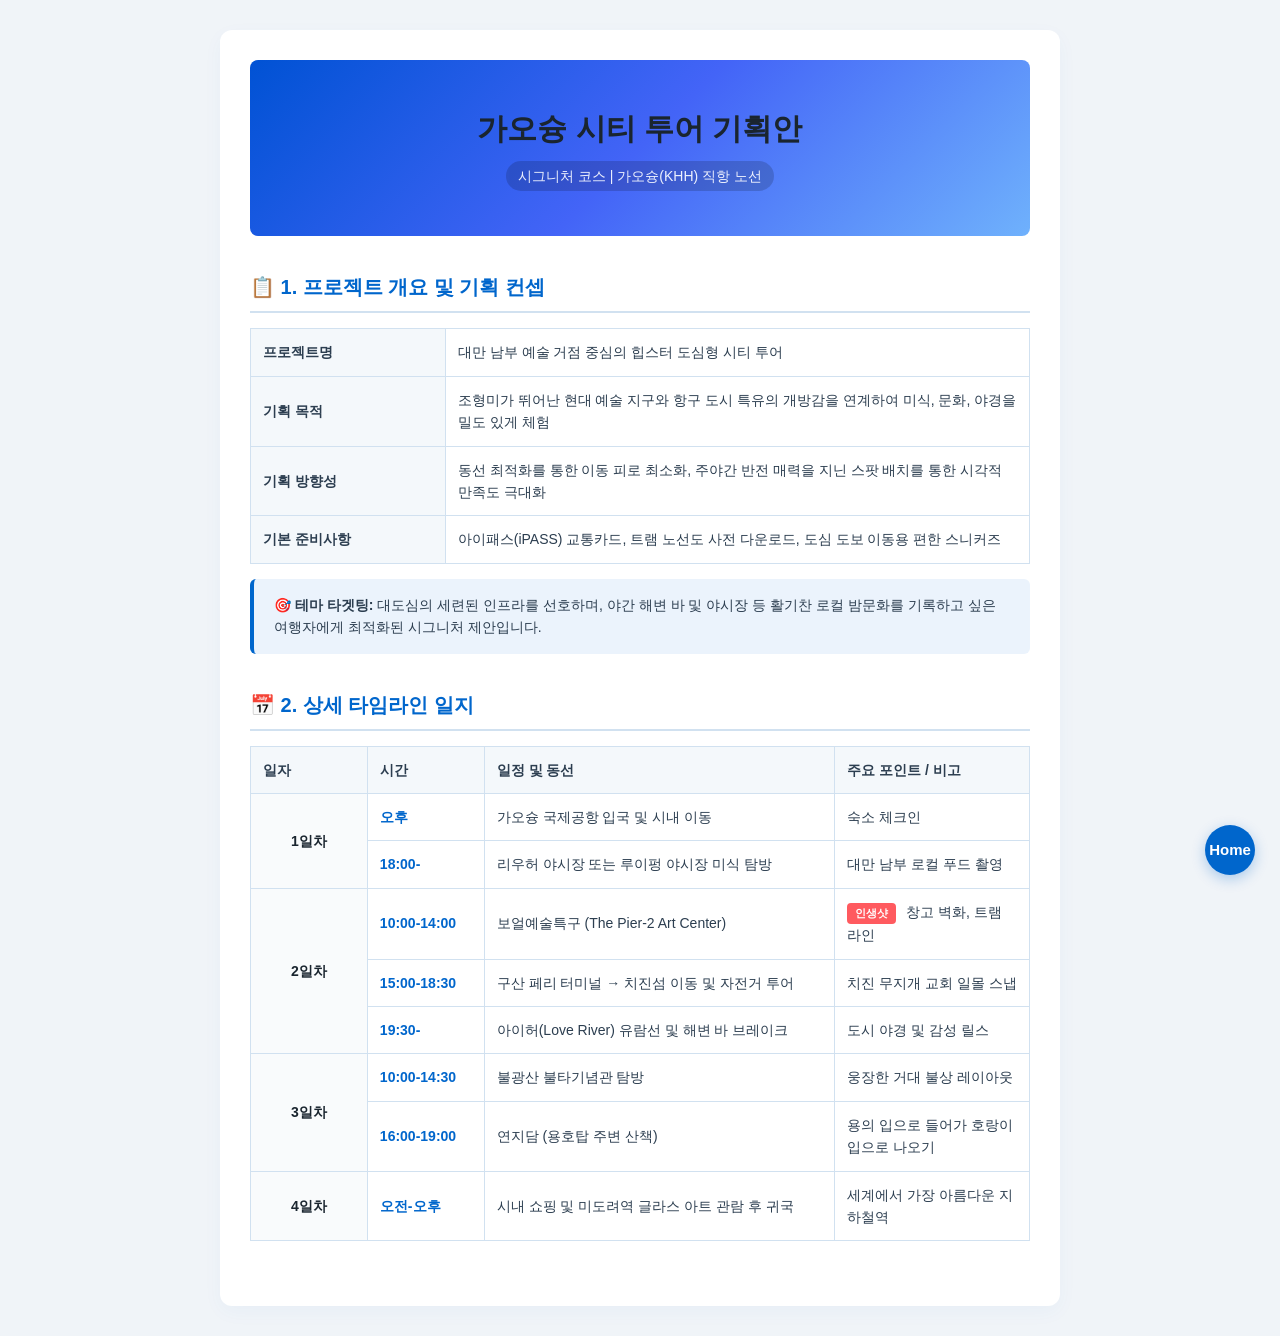
==== kaohsiung.html @ 51c02c8a "내용 컨셉을 타임라인에 맞게 변경" ====
<!DOCTYPE html>
<html lang="ko">
<head>
    <meta charset="UTF-8">
    <meta name="viewport" content="width=device-width, initial-scale=1.0">
    <title>가오슝 시티 투어 계획서</title>
    <link rel="stylesheet" href="common.css">
</head>
<body>
<div class="container">
    <header class="sub-header kaohsiung-theme">
        <h1>가오슝 시티 투어 기획안</h1>
        <p class="meta-info">시그니처 코스 | 가오슝(KHH) 직항 노선</p>
    </header>

    <!-- 기획안 컨셉 섹션 추가 -->
    <section class="proposal-concept-box" style="margin-bottom: 30px;">
        <h2>📋 1. 프로젝트 개요 및 기획 컨셉</h2>
        <table class="timeline-table" style="margin-bottom: 15px;">
            <tr>
                <th style="width: 25%;">프로젝트명</th>
                <td>대만 남부 예술 거점 중심의 힙스터 도심형 시티 투어</td>
            </tr>
            <tr>
                <th>기획 목적</th>
                <td>조형미가 뛰어난 현대 예술 지구와 항구 도시 특유의 개방감을 연계하여 미식, 문화, 야경을 밀도 있게 체험</td>
            </tr>
            <tr>
                <th>기획 방향성</th>
                <td>동선 최적화를 통한 이동 피로 최소화, 주야간 반전 매력을 지닌 스팟 배치를 통한 시각적 만족도 극대화</td>
            </tr>
            <tr>
                <th>기본 준비사항</th>
                <td>아이패스(iPASS) 교통카드, 트램 노선도 사전 다운로드, 도심 도보 이동용 편한 스니커즈</td>
            </tr>
        </table>
        <div class="summary-box">
            <strong>🎯 테마 타겟팅:</strong> 대도심의 세련된 인프라를 선호하며, 야간 해변 바 및 야시장 등 활기찬 로컬 밤문화를 기록하고 싶은 여행자에게 최적화된 시그니처 제안입니다.
        </div>
    </section>

    <h2>📅 2. 상세 타임라인 일지</h2>
    <table class="timeline-table">
        <thead>
            <tr>
                <th style="width: 15%;">일자</th>
                <th style="width: 15%;">시간</th>
                <th style="width: 45%;">일정 및 동선</th>
                <th style="width: 25%;">주요 포인트 / 비고</th>
            </tr>
        </thead>
        <tbody>
            <tr>
                <td rowspan="2" class="date-cell">1일차</td>
                <td class="time-cell">오후</td>
                <td>가오슝 국제공항 입국 및 시내 이동</td>
                <td>숙소 체크인</td>
            </tr>
            <tr>
                <td class="time-cell">18:00-</td>
                <td>리우허 야시장 또는 루이펑 야시장 미식 탐방</td>
                <td>대만 남부 로컬 푸드 촬영</td>
            </tr>
            <tr>
                <td rowspan="3" class="date-cell">2일차</td>
                <td class="time-cell">10:00-14:00</td>
                <td>보얼예술특구 (The Pier-2 Art Center)</td>
                <td><span class="badge-sns">인생샷</span> 창고 벽화, 트램 라인</td>
            </tr>
            <tr>
                <td class="time-cell">15:00-18:30</td>
                <td>구산 페리 터미널 → 치진섬 이동 및 자전거 투어</td>
                <td>치진 무지개 교회 일몰 스냅</td>
            </tr>
            <tr>
                <td class="time-cell">19:30-</td>
                <td>아이허(Love River) 유람선 및 해변 바 브레이크</td>
                <td>도시 야경 및 감성 릴스</td>
            </tr>
            <tr>
                <td rowspan="2" class="date-cell">3일차</td>
                <td class="time-cell">10:00-14:30</td>
                <td>불광산 불타기념관 탐방</td>
                <td>웅장한 거대 불상 레이아웃</td>
            </tr>
            <tr>
                <td class="time-cell">16:00-19:00</td>
                <td>연지담 (용호탑 주변 산책)</td>
                <td>용의 입으로 들어가 호랑이 입으로 나오기</td>
            </tr>
            <tr>
                <td class="date-cell">4일차</td>
                <td class="time-cell">오전-오후</td>
                <td>시내 쇼핑 및 미도려역 글라스 아트 관람 후 귀국</td>
                <td>세계에서 가장 아름다운 지하철역</td>
            </tr>
        </tbody>
    </table>
</div>
<a href="index.html" class="floating-home">Home</a>
</body>
</html>
---- common.css ----
@charset "UTF-8";

/* ==========================================================================
   1. 디자인 시스템 변수 정의 (Ocean Blue Theme)
   ========================================================================== */
:root {
    --primary-color: #0066CC;       /* 청량한 클래식 오션 블루 */
    --primary-hover: #004C99;
    --secondary-color: #FF5A5F;     /* SNS 포인트 라즈베리 핑크 */
    --dark-color: #1C2D42;          /* 심해 / 모험 딥 네이비 */
    --bg-light: #F0F4F8;            /* 연한 푸른빛이 도는 쾌적한 배경 회색 */
    --text-dark: #2C3E50;           /* 시인성 높은 다크 블루그레이 본문 */
    --text-muted: #607D8B;          /* 미디움 블루그레이 서브 텍스트 */
    --border-color: #D1E1F0;        /* 은은한 블루 테두리 */
    --card-bg: #FFFFFF;
}

/* ==========================================================================
   2. 기본 초기화 및 기본 스타일 (Base Styles)
   ========================================================================== */
* {
    box-sizing: border-box;
    margin: 0;
    padding: 0;
}

body {
    font-family: -apple-system, BlinkMacSystemFont, "Segoe UI", Roboto, "Helvetica Neue", Arial, sans-serif;
    font-size: 15px;
    line-height: 1.6;
    color: var(--text-dark);
    background-color: var(--bg-light);
    -webkit-font-smoothing: antialiased;
}

.container {
    max-width: 840px;
    margin: 30px auto;
    padding: 30px;
    background: var(--card-bg);
    border-radius: 12px;
    box-shadow: 0 6px 20px rgba(0, 102, 204, 0.04);
}

/* 타이틀 및 헤더 구조 */
h1, h2, h3, h4 {
    font-weight: 700;
    color: #1A252F;
}

.main-header, .sub-header {
    text-align: center;
    padding: 45px 20px;
    color: #FFFFFF;
    border-radius: 8px;
    margin-bottom: 30px;
}

.main-header {
    background: linear-gradient(135deg, var(--primary-color), #00A8CC);
}

/* 테마별 서브 헤더 배경색 변주 */
.sub-header.kaohsiung-theme { background: linear-gradient(135deg, #0052D4, #4364F7, #6FB1FC); }
.sub-header.taichung-theme { background: linear-gradient(135deg, #1FA2FF, #12D8FA, #A6FFCB); color: #1A252F; }
.sub-header.option1-theme { background: linear-gradient(135deg, #0066CC, var(--dark-color)); }
.sub-header.option2-theme { background: linear-gradient(135deg, #0B4F6C, #01BAEF); }
.sub-header.option3-theme { background: linear-gradient(135deg, #00223E, #1D976C); }

.sub-header.taichung-theme p { color: #2C3E50; }

.main-header p, .sub-header p {
    margin-top: 10px;
    font-size: 14px;
    opacity: 0.9;
}

.meta-info {
    font-size: 13px;
    background: rgba(0, 0, 0, 0.18);
    display: inline-block;
    padding: 4px 12px;
    border-radius: 20px;
    margin-top: 8px !important;
    color: #FFFFFF !important;
}

h2 {
    font-size: 20px;
    color: var(--primary-color);
    border-bottom: 2px solid var(--border-color);
    padding-bottom: 8px;
    margin: 35px 0 15px 0;
}

h3 {
    font-size: 16px;
    margin-bottom: 10px;
}

/* ==========================================================================
   3. 레이아웃 및 컴포넌트 (Cards & Grid)
   ========================================================================== */
.menu-section {
    margin-bottom: 20px;
}

.card-grid {
    display: grid;
    grid-template-columns: repeat(auto-fit, minmax(240px, 1fr));
    gap: 20px;
    margin-top: 15px;
}

.card {
    background: var(--card-bg);
    border: 1px solid var(--border-color);
    border-radius: 8px;
    padding: 20px;
    position: relative;
    display: flex;
    flex-direction: column;
    justify-content: space-between;
    transition: transform 0.2s, box-shadow 0.2s;
}

.card:hover {
    transform: translateY(-4px);
    box-shadow: 0 8px 16px rgba(0, 102, 204, 0.08);
}

.card.border-highlight {
    border: 2px solid var(--secondary-color);
}

/* 카드 태그 클래스 */
.card-tag {
    position: absolute;
    top: -10px;
    left: 15px;
    font-size: 11px;
    font-weight: bold;
    color: #FFFFFF;
    padding: 3px 10px;
    border-radius: 20px;
}
.tag-normal { background-color: var(--text-muted); }
.tag-primary { background-color: var(--secondary-color); }
.tag-secondary { background-color: #00A8CC; }
.tag-dark { background-color: var(--dark-color); }

.card h3 {
    margin-top: 5px;
    font-size: 17px;
}

.card p {
    font-size: 13px;
    color: var(--text-muted);
    margin-bottom: 15px;
    flex-grow: 1;
}

/* 버튼 스타일 공통 */
.btn {
    display: inline-block;
    padding: 10px 20px;
    background-color: var(--primary-color);
    color: #FFFFFF;
    text-align: center;
    text-decoration: none;
    font-size: 13px;
    font-weight: bold;
    border-radius: 4px;
    transition: background-color 0.2s;
}

.btn:hover {
    background-color: var(--primary-hover);
}

.btn-block {
    display: block;
    width: 100%;
}

/* ==========================================================================
   4. 상세 일정 콘텐츠 전용 스타일 (Timeline & Tables)
   ========================================================================== */
.summary-box {
    background: #EBF3FC;
    padding: 15px 20px;
    border-radius: 6px;
    margin-bottom: 25px;
    font-size: 14px;
    border-left: 4px solid var(--primary-color);
}

.alert-box {
    background-color: #FFF5F5;
    border-left: 4px solid var(--secondary-color);
    padding: 15px 20px;
    margin-bottom: 25px;
    border-radius: 0 6px 6px 0;
    font-size: 13px;
    color: #C13538;
}

.timeline-table {
    width: 100%;
    border-collapse: collapse;
    margin-bottom: 35px;
    font-size: 14px;
}

.timeline-table th, .timeline-table td {
    border: 1px solid var(--border-color);
    padding: 12px;
    text-align: left;
    vertical-align: middle;
}

.timeline-table th {
    background-color: #F4F8FB;
    font-weight: 600;
    color: #2C3E50;
}

.date-cell {
    background-color: #F9FBFC;
    font-weight: bold;
    text-align: center !important;
    color: #1A252F;
}

.time-cell {
    font-weight: bold;
    color: var(--primary-color);
    white-space: nowrap;
}

/* SNS 포인트 배지 */
.badge-sns {
    display: inline-block;
    background-color: var(--secondary-color);
    color: #FFFFFF;
    padding: 2px 8px;
    border-radius: 4px;
    font-size: 11px;
    font-weight: bold;
    margin-right: 6px;
}

/* ==========================================================================
   5. 유틸리티 인터페이스 (Floating UI & Responsive & Print)
   ========================================================================== */
.floating-home {
    position: fixed;
    bottom: 25px;
    right: 25px;
    background-color: var(--primary-color);
    color: #FFFFFF;
    width: 50px;
    height: 50px;
    border-radius: 50%;
    text-align: center;
    line-height: 50px;
    text-decoration: none;
    font-weight: bold;
    box-shadow: 0 4px 14px rgba(0, 102, 204, 0.3);
    transition: transform 0.2s, background-color 0.2s;
    z-index: 1000;
}

.floating-home:hover {
    transform: scale(1.1);
    background-color: var(--primary-hover);
}

@media (max-width: 768px) {
    .container { margin: 10px; padding: 15px; }
    .timeline-table { font-size: 13px; }
    .timeline-table th, .timeline-table td { padding: 8px; }
    .floating-home { bottom: 15px; right: 15px; width: 44px; height: 44px; line-height: 44px; font-size: 12px; }
}

@media print {
    body { background: #FFFFFF; }
    .container { box-shadow: none; padding: 0; margin: 0; max-width: 100%; }
    .page-break { page-break-before: always; }
    .floating-home, .btn { display: none !important; }
}
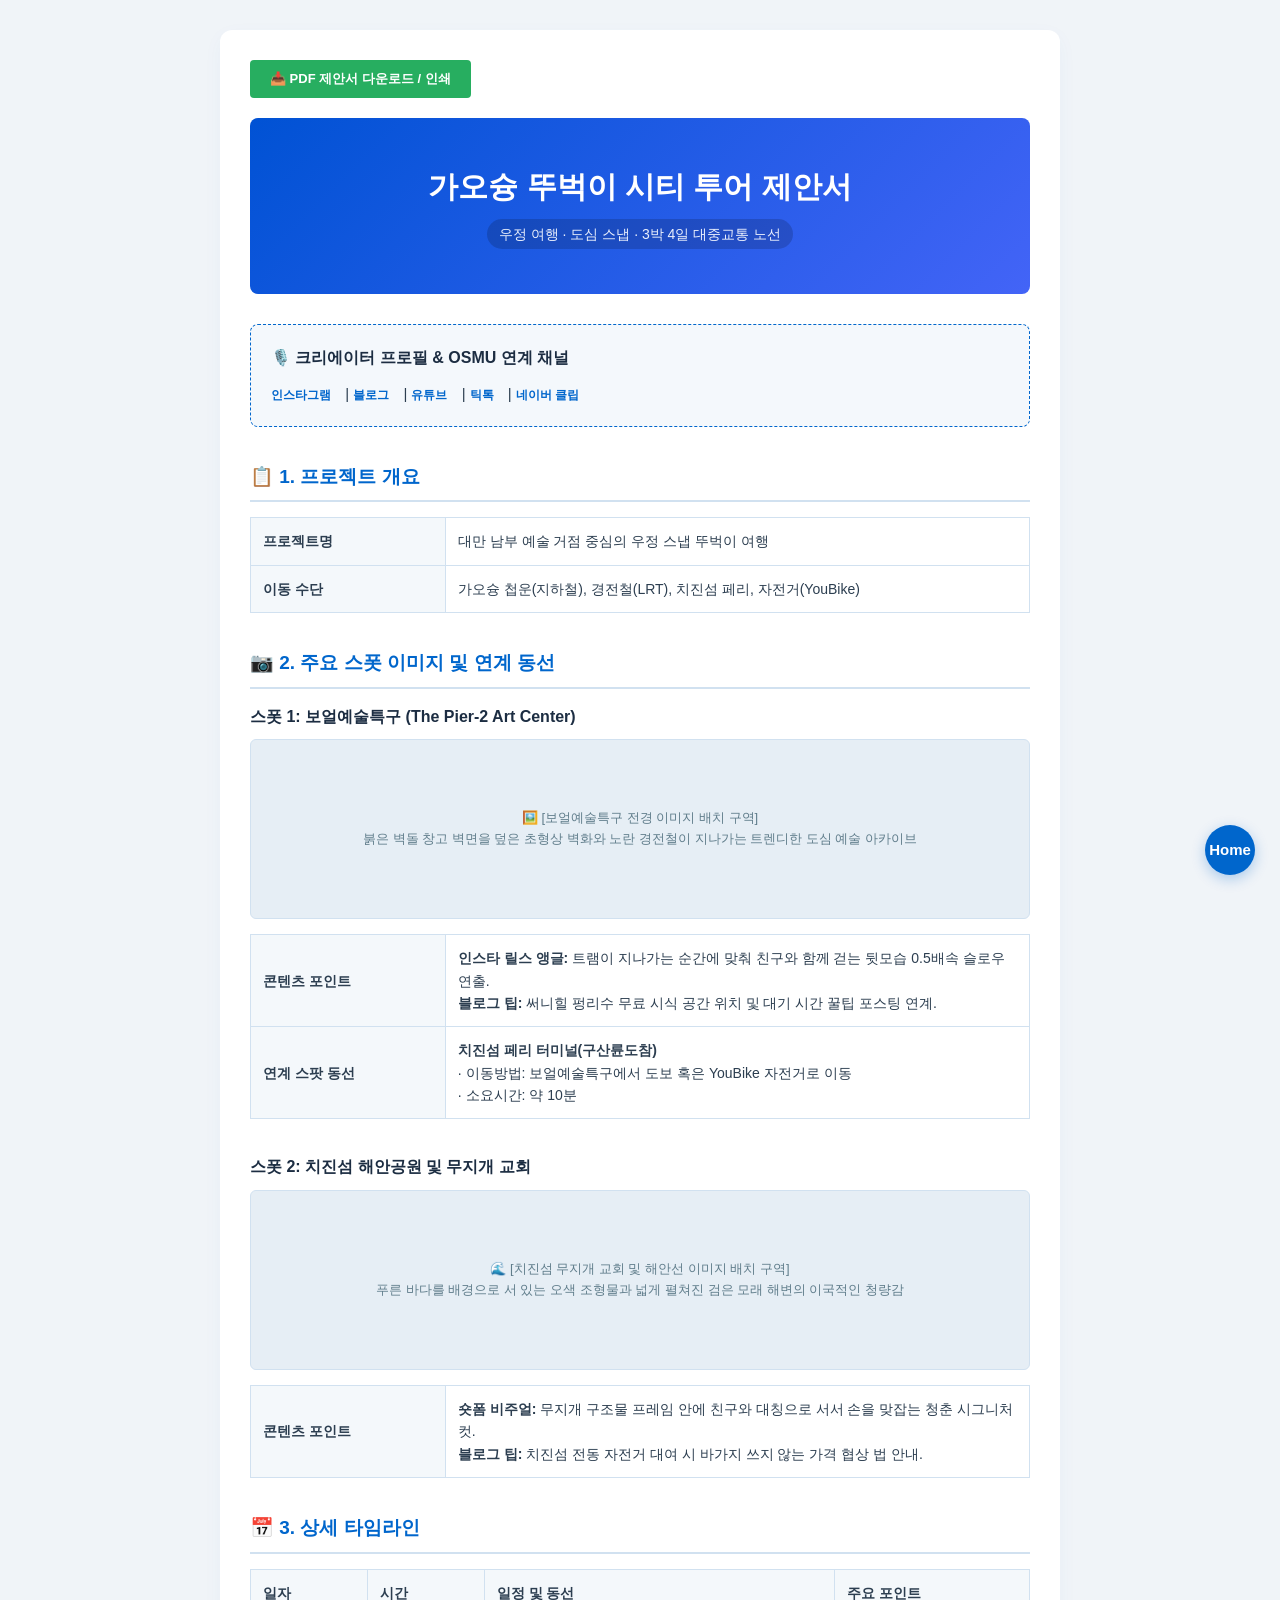
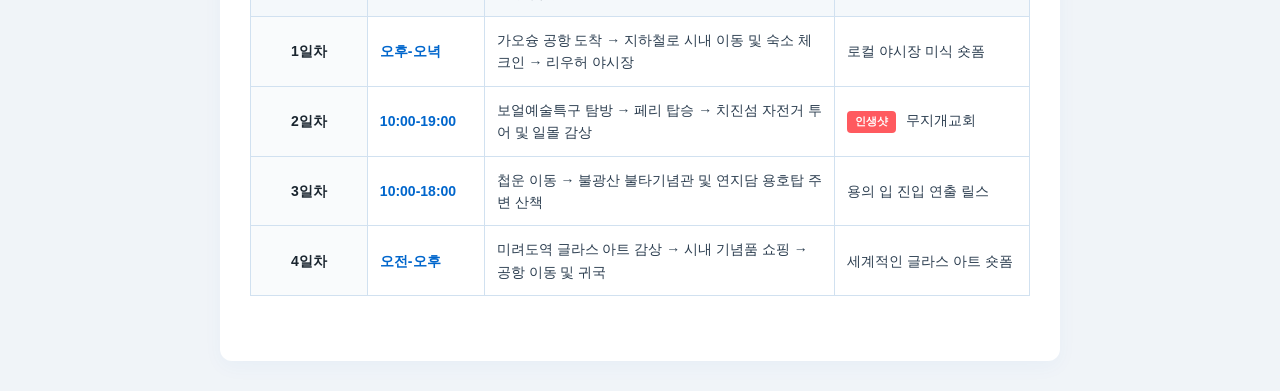
==== commit 374c6d17: "최초 기획안 플로우에 맞춘 수정과 pdf 다운로드 기능 추가" ====
--- a/kaohsiung.html
+++ b/kaohsiung.html
@@ -8,92 +8,59 @@
 </head>
 <body>
 <div class="container">
+    <button class="btn btn-pdf" onclick="window.print();">📥 PDF 제안서 다운로드 / 인쇄</button>
+    
     <header class="sub-header kaohsiung-theme">
-        <h1>가오슝 시티 투어 기획안</h1>
-        <p class="meta-info">시그니처 코스 | 가오슝(KHH) 직항 노선</p>
+        <h1>가오슝 뚜벅이 시티 투어 제안서</h1>
+        <p class="meta-info">우정 여행 · 도심 스냅 · 3박 4일 대중교통 노선</p>
     </header>
 
-    <!-- 기획안 컨셉 섹션 추가 -->
-    <section class="proposal-concept-box" style="margin-bottom: 30px;">
-        <h2>📋 1. 프로젝트 개요 및 기획 컨셉</h2>
-        <table class="timeline-table" style="margin-bottom: 15px;">
-            <tr>
-                <th style="width: 25%;">프로젝트명</th>
-                <td>대만 남부 예술 거점 중심의 힙스터 도심형 시티 투어</td>
-            </tr>
-            <tr>
-                <th>기획 목적</th>
-                <td>조형미가 뛰어난 현대 예술 지구와 항구 도시 특유의 개방감을 연계하여 미식, 문화, 야경을 밀도 있게 체험</td>
-            </tr>
-            <tr>
-                <th>기획 방향성</th>
-                <td>동선 최적화를 통한 이동 피로 최소화, 주야간 반전 매력을 지닌 스팟 배치를 통한 시각적 만족도 극대화</td>
-            </tr>
-            <tr>
-                <th>기본 준비사항</th>
-                <td>아이패스(iPASS) 교통카드, 트램 노선도 사전 다운로드, 도심 도보 이동용 편한 스니커즈</td>
-            </tr>
-        </table>
-        <div class="summary-box">
-            <strong>🎯 테마 타겟팅:</strong> 대도심의 세련된 인프라를 선호하며, 야간 해변 바 및 야시장 등 활기찬 로컬 밤문화를 기록하고 싶은 여행자에게 최적화된 시그니처 제안입니다.
+    <section class="creator-profile-box">
+        <h3>🎙️ 크리에이터 프로필 & OSMU 연계 채널</h3>
+        <div class="creator-links">
+            <a href="https://www.instagram.com/mozzi_orzl_">인스타그램</a> | <a href="https://blog.naver.com/km12230">블로그</a> | <a href="https://www.youtube.com/@go_orzl_">유튜브</a> | <a href="https://lite.tiktok.com/t/ZS9jRcqGAyYgx-SgkzB/">틱톡</a> | <a href="https://clip.naver.com/@mozzi_orzl_">네이버 클립</a>
         </div>
     </section>
 
-    <h2>📅 2. 상세 타임라인 일지</h2>
+    <section class="proposal-concept-box">
+        <h2>📋 1. 프로젝트 개요</h2>
+        <table class="timeline-table">
+            <tr><th style="width:25%;">프로젝트명</th><td>대만 남부 예술 거점 중심의 우정 스냅 뚜벅이 여행</td></tr>
+            <tr><th>이동 수단</th><td>가오슝 첩운(지하철), 경전철(LRT), 치진섬 페리, 자전거(YouBike)</td></tr>
+        </table>
+    </section>
+
+    <h2>📷 2. 주요 스폿 이미지 및 연계 동선</h2>
+    
+    <h3>스폿 1: 보얼예술특구 (The Pier-2 Art Center)</h3>
+    <div class="image-placeholder-box">
+        🖼️ [보얼예술특구 전경 이미지 배치 구역]<br>
+        붉은 벽돌 창고 벽면을 덮은 초형상 벽화와 노란 경전철이 지나가는 트렌디한 도심 예술 아카이브
+    </div>
+    <table class="timeline-table">
+        <tr><th style="width:25%;">콘텐츠 포인트</th><td><b>인스타 릴스 앵글:</b> 트램이 지나가는 순간에 맞춰 친구와 함께 걷는 뒷모습 0.5배속 슬로우 연출.<br><b>블로그 팁:</b> 써니힐 펑리수 무료 시식 공간 위치 및 대기 시간 꿀팁 포스팅 연계.</td></tr>
+        <tr><th>연계 스팟 동선</th><td><b>치진섬 페리 터미널(구산륜도참)</b><br>· 이동방법: 보얼예술특구에서 도보 혹은 YouBike 자전거로 이동<br>· 소요시간: 약 10분</td></tr>
+    </table>
+
+    <h3>스폿 2: 치진섬 해안공원 및 무지개 교회</h3>
+    <div class="image-placeholder-box">
+        🌊 [치진섬 무지개 교회 및 해안선 이미지 배치 구역]<br>
+        푸른 바다를 배경으로 서 있는 오색 조형물과 넓게 펼쳐진 검은 모래 해변의 이국적인 청량감
+    </div>
+    <table class="timeline-table">
+        <tr><th style="width:25%;">콘텐츠 포인트</th><td><b>숏폼 비주얼:</b> 무지개 구조물 프레임 안에 친구와 대칭으로 서서 손을 맞잡는 청춘 시그니처 컷.<br><b>블로그 팁:</b> 치진섬 전동 자전거 대여 시 바가지 쓰지 않는 가격 협상 법 안내.</td></tr>
+    </table>
+
+    <h2>📅 3. 상세 타임라인</h2>
     <table class="timeline-table">
         <thead>
-            <tr>
-                <th style="width: 15%;">일자</th>
-                <th style="width: 15%;">시간</th>
-                <th style="width: 45%;">일정 및 동선</th>
-                <th style="width: 25%;">주요 포인트 / 비고</th>
-            </tr>
+            <tr><th style="width: 15%;">일자</th><th style="width: 15%;">시간</th><th style="width: 45%;">일정 및 동선</th><th style="width: 25%;">주요 포인트</th></tr>
         </thead>
         <tbody>
-            <tr>
-                <td rowspan="2" class="date-cell">1일차</td>
-                <td class="time-cell">오후</td>
-                <td>가오슝 국제공항 입국 및 시내 이동</td>
-                <td>숙소 체크인</td>
-            </tr>
-            <tr>
-                <td class="time-cell">18:00-</td>
-                <td>리우허 야시장 또는 루이펑 야시장 미식 탐방</td>
-                <td>대만 남부 로컬 푸드 촬영</td>
-            </tr>
-            <tr>
-                <td rowspan="3" class="date-cell">2일차</td>
-                <td class="time-cell">10:00-14:00</td>
-                <td>보얼예술특구 (The Pier-2 Art Center)</td>
-                <td><span class="badge-sns">인생샷</span> 창고 벽화, 트램 라인</td>
-            </tr>
-            <tr>
-                <td class="time-cell">15:00-18:30</td>
-                <td>구산 페리 터미널 → 치진섬 이동 및 자전거 투어</td>
-                <td>치진 무지개 교회 일몰 스냅</td>
-            </tr>
-            <tr>
-                <td class="time-cell">19:30-</td>
-                <td>아이허(Love River) 유람선 및 해변 바 브레이크</td>
-                <td>도시 야경 및 감성 릴스</td>
-            </tr>
-            <tr>
-                <td rowspan="2" class="date-cell">3일차</td>
-                <td class="time-cell">10:00-14:30</td>
-                <td>불광산 불타기념관 탐방</td>
-                <td>웅장한 거대 불상 레이아웃</td>
-            </tr>
-            <tr>
-                <td class="time-cell">16:00-19:00</td>
-                <td>연지담 (용호탑 주변 산책)</td>
-                <td>용의 입으로 들어가 호랑이 입으로 나오기</td>
-            </tr>
-            <tr>
-                <td class="date-cell">4일차</td>
-                <td class="time-cell">오전-오후</td>
-                <td>시내 쇼핑 및 미도려역 글라스 아트 관람 후 귀국</td>
-                <td>세계에서 가장 아름다운 지하철역</td>
-            </tr>
+            <tr><td class="date-cell">1일차</td><td class="time-cell">오후-오녁</td><td>가오슝 공항 도착 → 지하철로 시내 이동 및 숙소 체크인 → 리우허 야시장</td><td>로컬 야시장 미식 숏폼</td></tr>
+            <tr><td class="date-cell">2일차</td><td class="time-cell">10:00-19:00</td><td>보얼예술특구 탐방 → 페리 탑승 → 치진섬 자전거 투어 및 일몰 감상</td><td><span class="badge-sns">인생샷</span> 무지개교회</td></tr>
+            <tr><td class="date-cell">3일차</td><td class="time-cell">10:00-18:00</td><td>첩운 이동 → 불광산 불타기념관 및 연지담 용호탑 주변 산책</td><td>용의 입 진입 연출 릴스</td></tr>
+            <tr><td class="date-cell">4일차</td><td class="time-cell">오전-오후</td><td>미려도역 글라스 아트 감상 → 시내 기념품 쇼핑 → 공항 이동 및 귀국</td><td>세계적인 글라스 아트 숏폼</td></tr>
         </tbody>
     </table>
 </div>
--- a/common.css
+++ b/common.css
@@ -8,9 +8,9 @@
     --primary-hover: #004C99;
     --secondary-color: #FF5A5F;     /* SNS 포인트 라즈베리 핑크 */
     --dark-color: #1C2D42;          /* 심해 / 모험 딥 네이비 */
-    --bg-light: #F0F4F8;            /* 연한 푸른빛이 도는 쾌적한 배경 회색 */
-    --text-dark: #2C3E50;           /* 시인성 높은 다크 블루그레이 본문 */
-    --text-muted: #607D8B;          /* 미디움 블루그레이 서브 텍스트 */
+    --bg-light: #F0F4F8;            /* 연한 푸른빛이 도는 배경 */
+    --text-dark: #2C3E50;           /* 블루그레이 본문 */
+    --text-muted: #607D8B;          /* 서브 텍스트 */
     --border-color: #D1E1F0;        /* 은은한 블루 테두리 */
     --card-bg: #FFFFFF;
 }
@@ -42,12 +42,6 @@
     box-shadow: 0 6px 20px rgba(0, 102, 204, 0.04);
 }
 
-/* 타이틀 및 헤더 구조 */
-h1, h2, h3, h4 {
-    font-weight: 700;
-    color: #1A252F;
-}
-
 .main-header, .sub-header {
     text-align: center;
     padding: 45px 20px;
@@ -60,14 +54,14 @@
     background: linear-gradient(135deg, var(--primary-color), #00A8CC);
 }
 
-/* 테마별 서브 헤더 배경색 변주 */
-.sub-header.kaohsiung-theme { background: linear-gradient(135deg, #0052D4, #4364F7, #6FB1FC); }
-.sub-header.taichung-theme { background: linear-gradient(135deg, #1FA2FF, #12D8FA, #A6FFCB); color: #1A252F; }
+/* 테마별 서브 헤더 배경색 */
+.sub-header.kaohsiung-theme { background: linear-gradient(135deg, #0052D4, #4364F7); }
+.sub-header.taichung-theme { background: linear-gradient(135deg, #1FA2FF, #12D8FA); color: #1A252F; }
 .sub-header.option1-theme { background: linear-gradient(135deg, #0066CC, var(--dark-color)); }
 .sub-header.option2-theme { background: linear-gradient(135deg, #0B4F6C, #01BAEF); }
 .sub-header.option3-theme { background: linear-gradient(135deg, #00223E, #1D976C); }
 
-.sub-header.taichung-theme p { color: #2C3E50; }
+.sub-header.taichung-theme p, .sub-header.taichung-theme .meta-info { color: #2C3E50 !important; background: rgba(0,0,0,0.05) !important; }
 
 .main-header p, .sub-header p {
     margin-top: 10px;
@@ -86,7 +80,7 @@
 }
 
 h2 {
-    font-size: 20px;
+    font-size: 19px;
     color: var(--primary-color);
     border-bottom: 2px solid var(--border-color);
     padding-bottom: 8px;
@@ -96,15 +90,46 @@
 h3 {
     font-size: 16px;
     margin-bottom: 10px;
-}
-
-/* ==========================================================================
-   3. 레이아웃 및 컴포넌트 (Cards & Grid)
-   ========================================================================== */
-.menu-section {
-    margin-bottom: 20px;
-}
-
+    color: var(--dark-color);
+}
+
+/* 크리에이터 프로필 컴포넌트 */
+.creator-profile-box {
+    background: #F4F8FC;
+    border: 1px dashed var(--primary-color);
+    border-radius: 8px;
+    padding: 20px;
+    margin-bottom: 30px;
+}
+.creator-links a {
+    display: inline-block;
+    margin-right: 10px;
+    margin-top: 5px;
+    font-size: 12px;
+    color: var(--primary-color);
+    text-decoration: none;
+    font-weight: bold;
+}
+.creator-links a:hover { text-decoration: underline; }
+
+/* 가상 이미지 박스 스타일 */
+.image-placeholder-box {
+    width: 100%;
+    height: 180px;
+    background-color: #E6EEF5;
+    border: 1px solid var(--border-color);
+    border-radius: 6px;
+    display: flex;
+    align-items: center;
+    justify-content: center;
+    text-align: center;
+    color: var(--text-muted);
+    font-size: 13px;
+    margin: 10px 0 15px 0;
+    padding: 15px;
+}
+
+/* 레이아웃 카드 및 그리드 */
 .card-grid {
     display: grid;
     grid-template-columns: repeat(auto-fit, minmax(240px, 1fr));
@@ -129,164 +154,72 @@
     box-shadow: 0 8px 16px rgba(0, 102, 204, 0.08);
 }
 
-.card.border-highlight {
-    border: 2px solid var(--secondary-color);
-}
-
-/* 카드 태그 클래스 */
+.card.border-highlight { border: 2px solid var(--secondary-color); }
+
 .card-tag {
-    position: absolute;
-    top: -10px;
-    left: 15px;
-    font-size: 11px;
-    font-weight: bold;
-    color: #FFFFFF;
-    padding: 3px 10px;
-    border-radius: 20px;
+    position: absolute; top: -10px; left: 15px;
+    font-size: 11px; font-weight: bold; color: #FFFFFF;
+    padding: 3px 10px; border-radius: 20px;
 }
 .tag-normal { background-color: var(--text-muted); }
 .tag-primary { background-color: var(--secondary-color); }
 .tag-secondary { background-color: #00A8CC; }
 .tag-dark { background-color: var(--dark-color); }
 
-.card h3 {
-    margin-top: 5px;
-    font-size: 17px;
-}
-
-.card p {
-    font-size: 13px;
-    color: var(--text-muted);
-    margin-bottom: 15px;
-    flex-grow: 1;
-}
-
-/* 버튼 스타일 공통 */
 .btn {
-    display: inline-block;
-    padding: 10px 20px;
-    background-color: var(--primary-color);
-    color: #FFFFFF;
-    text-align: center;
-    text-decoration: none;
-    font-size: 13px;
-    font-weight: bold;
-    border-radius: 4px;
-    transition: background-color 0.2s;
-}
-
-.btn:hover {
-    background-color: var(--primary-hover);
-}
-
-.btn-block {
-    display: block;
-    width: 100%;
-}
-
-/* ==========================================================================
-   4. 상세 일정 콘텐츠 전용 스타일 (Timeline & Tables)
-   ========================================================================== */
+    display: inline-block; padding: 10px 20px;
+    background-color: var(--primary-color); color: #FFFFFF;
+    text-align: center; text-decoration: none;
+    font-size: 13px; font-weight: bold; border-radius: 4px;
+    border: none; cursor: pointer; transition: background-color 0.2s;
+}
+.btn:hover { background-color: var(--primary-hover); }
+.btn-block { display: block; width: 100%; }
+.btn-pdf { background-color: #27AE60; margin-bottom: 20px; }
+.btn-pdf:hover { background-color: #219653; }
+
 .summary-box {
-    background: #EBF3FC;
-    padding: 15px 20px;
-    border-radius: 6px;
-    margin-bottom: 25px;
-    font-size: 14px;
+    background: #EBF3FC; padding: 15px 20px;
+    border-radius: 6px; margin-bottom: 25px; font-size: 14px;
     border-left: 4px solid var(--primary-color);
 }
 
 .alert-box {
-    background-color: #FFF5F5;
-    border-left: 4px solid var(--secondary-color);
-    padding: 15px 20px;
-    margin-bottom: 25px;
-    border-radius: 0 6px 6px 0;
-    font-size: 13px;
-    color: #C13538;
-}
-
+    background-color: #FFF5F5; border-left: 4px solid var(--secondary-color);
+    padding: 15px 20px; margin-bottom: 25px;
+    border-radius: 0 6px 6px 0; font-size: 13px; color: #C13538;
+}
+
+/* 타임라인 및 정보 테이블 */
 .timeline-table {
-    width: 100%;
-    border-collapse: collapse;
-    margin-bottom: 35px;
-    font-size: 14px;
-}
-
+    width: 100%; border-collapse: collapse;
+    margin-bottom: 35px; font-size: 14px;
+}
 .timeline-table th, .timeline-table td {
-    border: 1px solid var(--border-color);
-    padding: 12px;
-    text-align: left;
-    vertical-align: middle;
-}
-
-.timeline-table th {
-    background-color: #F4F8FB;
-    font-weight: 600;
-    color: #2C3E50;
-}
-
-.date-cell {
-    background-color: #F9FBFC;
-    font-weight: bold;
-    text-align: center !important;
-    color: #1A252F;
-}
-
-.time-cell {
-    font-weight: bold;
-    color: var(--primary-color);
-    white-space: nowrap;
-}
-
-/* SNS 포인트 배지 */
+    border: 1px solid var(--border-color); padding: 12px;
+    text-align: left; vertical-align: middle;
+}
+.timeline-table th { background-color: #F4F8FB; font-weight: 600; color: #2C3E50; }
+.date-cell { background-color: #F9FBFC; font-weight: bold; text-align: center !important; color: #1A252F; }
+.time-cell { font-weight: bold; color: var(--primary-color); white-space: nowrap; }
+
 .badge-sns {
-    display: inline-block;
-    background-color: var(--secondary-color);
-    color: #FFFFFF;
-    padding: 2px 8px;
-    border-radius: 4px;
-    font-size: 11px;
-    font-weight: bold;
-    margin-right: 6px;
-}
-
-/* ==========================================================================
-   5. 유틸리티 인터페이스 (Floating UI & Responsive & Print)
-   ========================================================================== */
+    display: inline-block; background-color: var(--secondary-color); color: #FFFFFF;
+    padding: 2px 8px; border-radius: 4px; font-size: 11px; font-weight: bold; margin-right: 6px;
+}
+
 .floating-home {
-    position: fixed;
-    bottom: 25px;
-    right: 25px;
-    background-color: var(--primary-color);
-    color: #FFFFFF;
-    width: 50px;
-    height: 50px;
-    border-radius: 50%;
-    text-align: center;
-    line-height: 50px;
-    text-decoration: none;
-    font-weight: bold;
-    box-shadow: 0 4px 14px rgba(0, 102, 204, 0.3);
-    transition: transform 0.2s, background-color 0.2s;
+    position: fixed; bottom: 25px; right: 25px;
+    background-color: var(--primary-color); color: #FFFFFF;
+    width: 50px; height: 50px; border-radius: 50%;
+    text-align: center; line-height: 50px; text-decoration: none;
+    font-weight: bold; box-shadow: 0 4px 14px rgba(0, 102, 204, 0.3);
     z-index: 1000;
-}
-
-.floating-home:hover {
-    transform: scale(1.1);
-    background-color: var(--primary-hover);
-}
-
-@media (max-width: 768px) {
-    .container { margin: 10px; padding: 15px; }
-    .timeline-table { font-size: 13px; }
-    .timeline-table th, .timeline-table td { padding: 8px; }
-    .floating-home { bottom: 15px; right: 15px; width: 44px; height: 44px; line-height: 44px; font-size: 12px; }
 }
 
 @media print {
     body { background: #FFFFFF; }
     .container { box-shadow: none; padding: 0; margin: 0; max-width: 100%; }
     .page-break { page-break-before: always; }
-    .floating-home, .btn { display: none !important; }
+    .floating-home, .btn, .btn-pdf { display: none !important; }
 }
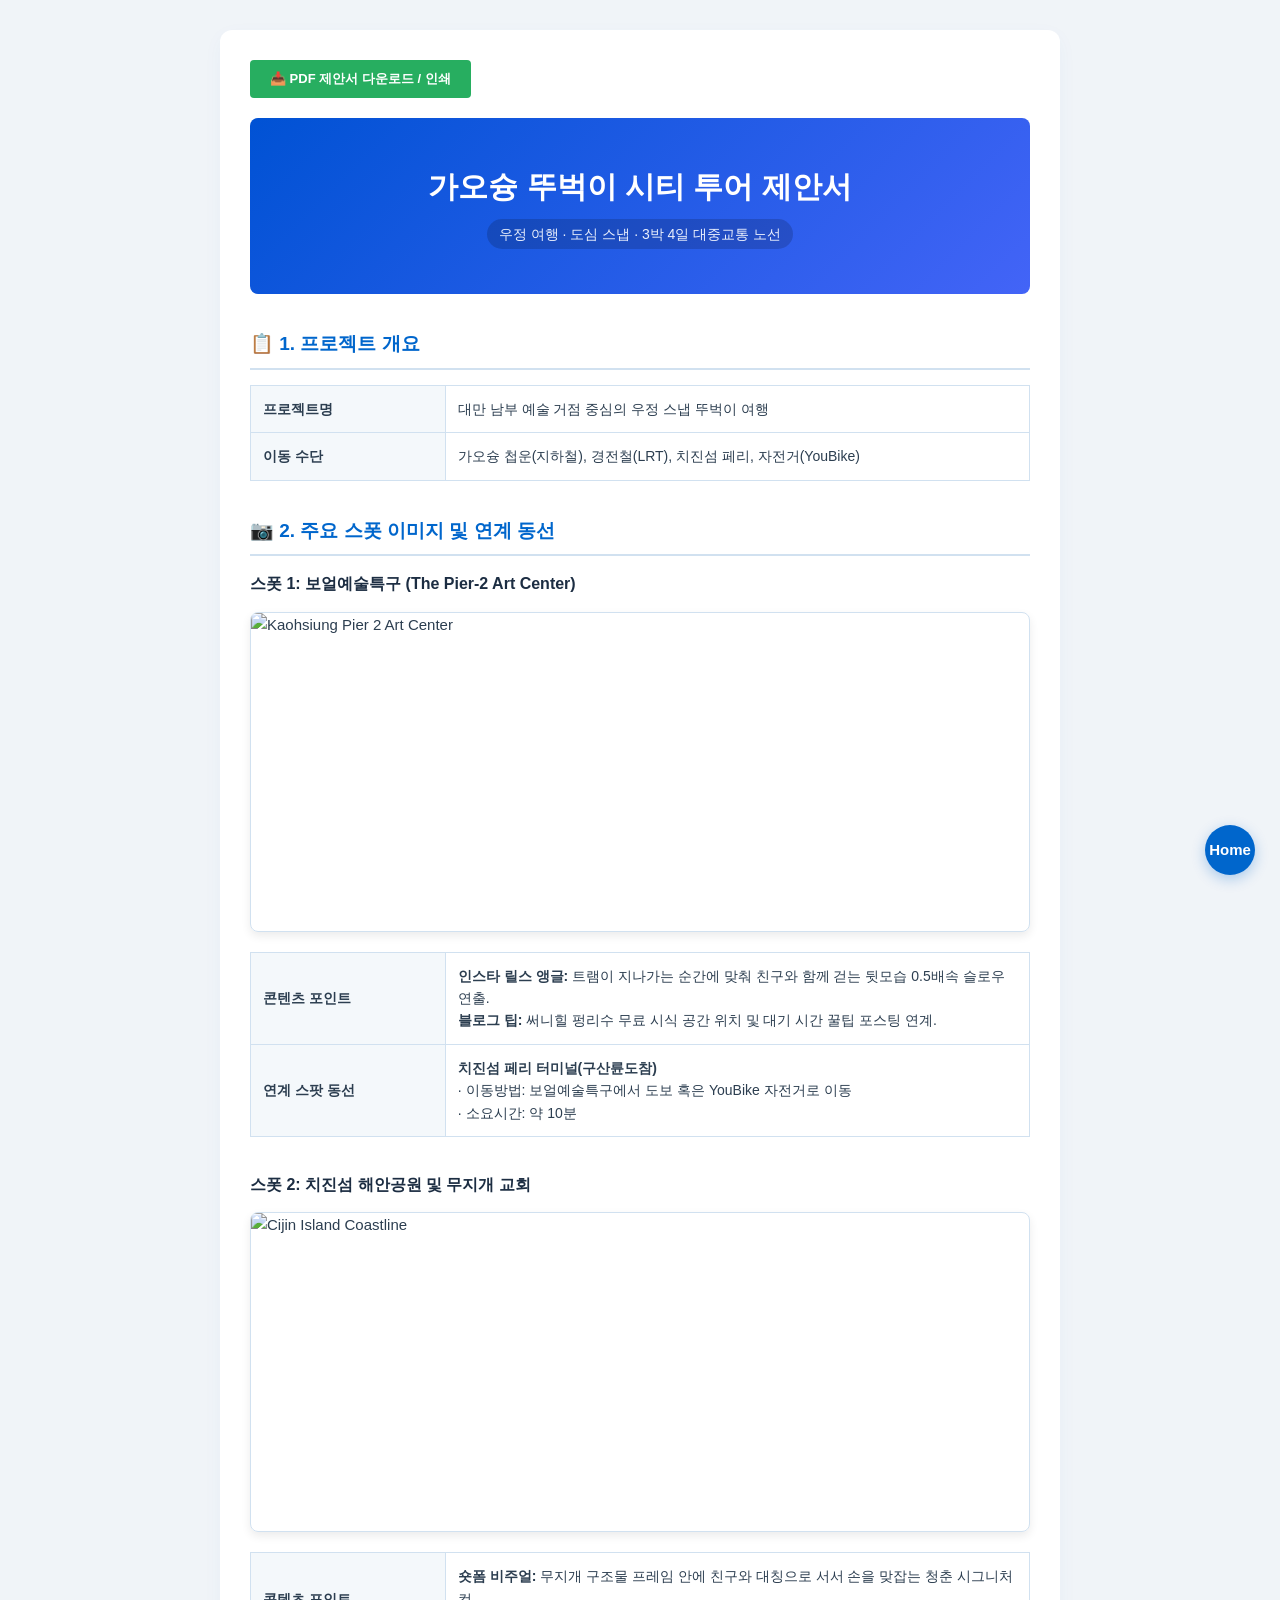
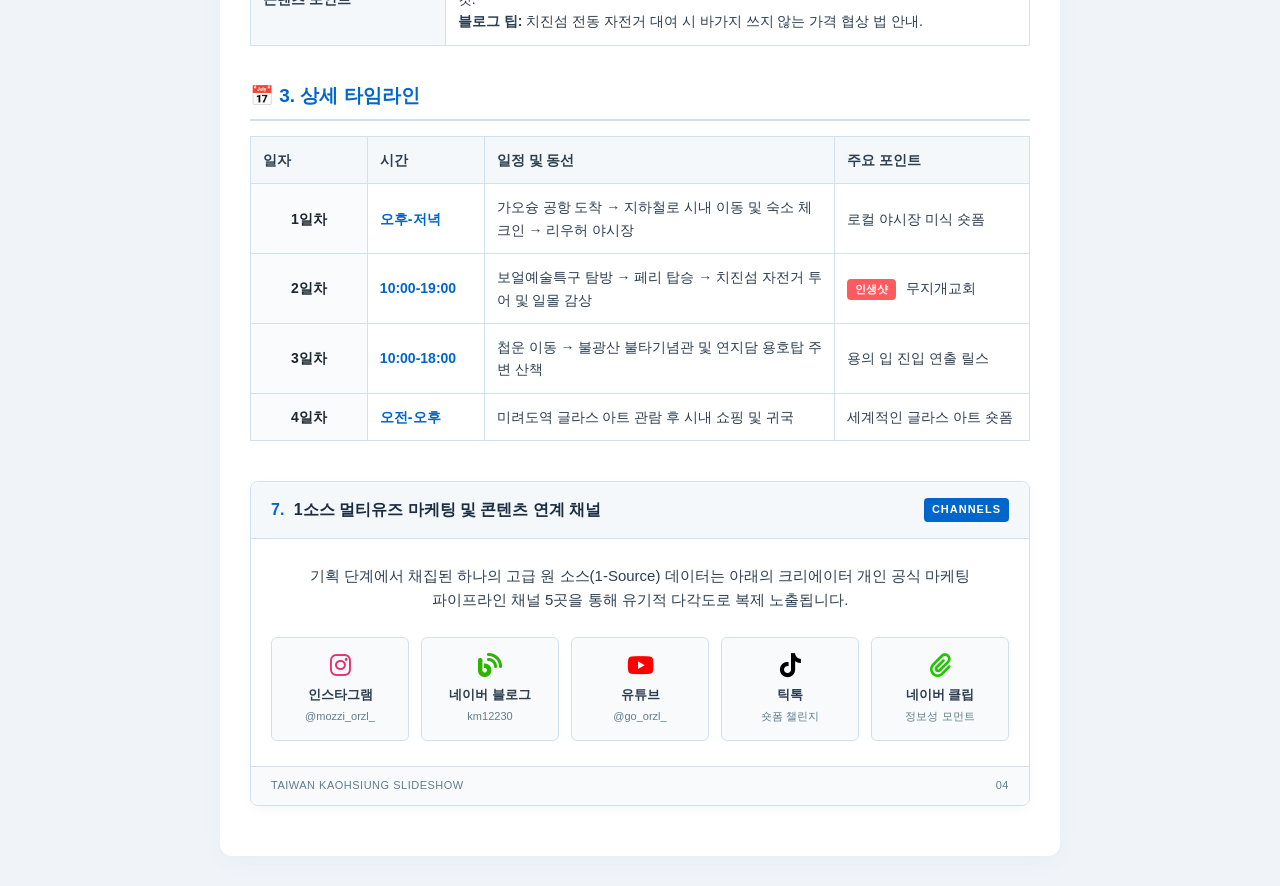
==== commit f77a8d4c: "크리에이터 프로필&채널 연계 배치 변경 및 이미지영역 수정" ====
--- a/kaohsiung.html
+++ b/kaohsiung.html
@@ -5,6 +5,7 @@
     <meta name="viewport" content="width=device-width, initial-scale=1.0">
     <title>가오슝 시티 투어 계획서</title>
     <link rel="stylesheet" href="common.css">
+    <link rel="stylesheet" href="https://cdnjs.cloudflare.com/ajax/libs/font-awesome/6.4.0/css/all.min.css">
 </head>
 <body>
 <div class="container">
@@ -14,13 +15,6 @@
         <h1>가오슝 뚜벅이 시티 투어 제안서</h1>
         <p class="meta-info">우정 여행 · 도심 스냅 · 3박 4일 대중교통 노선</p>
     </header>
-
-    <section class="creator-profile-box">
-        <h3>🎙️ 크리에이터 프로필 & OSMU 연계 채널</h3>
-        <div class="creator-links">
-            <a href="https://www.instagram.com/mozzi_orzl_">인스타그램</a> | <a href="https://blog.naver.com/km12230">블로그</a> | <a href="https://www.youtube.com/@go_orzl_">유튜브</a> | <a href="https://lite.tiktok.com/t/ZS9jRcqGAyYgx-SgkzB/">틱톡</a> | <a href="https://clip.naver.com/@mozzi_orzl_">네이버 클립</a>
-        </div>
-    </section>
 
     <section class="proposal-concept-box">
         <h2>📋 1. 프로젝트 개요</h2>
@@ -33,9 +27,8 @@
     <h2>📷 2. 주요 스폿 이미지 및 연계 동선</h2>
     
     <h3>스폿 1: 보얼예술특구 (The Pier-2 Art Center)</h3>
-    <div class="image-placeholder-box">
-        🖼️ [보얼예술특구 전경 이미지 배치 구역]<br>
-        붉은 벽돌 창고 벽면을 덮은 초형상 벽화와 노란 경전철이 지나가는 트렌디한 도심 예술 아카이브
+    <div class="tour-img-box">
+        <img src="https://images.unsplash.com/photo-1570114603079-426577585110?auto=format&fit=cover&w=800&q=80" alt="Kaohsiung Pier 2 Art Center">
     </div>
     <table class="timeline-table">
         <tr><th style="width:25%;">콘텐츠 포인트</th><td><b>인스타 릴스 앵글:</b> 트램이 지나가는 순간에 맞춰 친구와 함께 걷는 뒷모습 0.5배속 슬로우 연출.<br><b>블로그 팁:</b> 써니힐 펑리수 무료 시식 공간 위치 및 대기 시간 꿀팁 포스팅 연계.</td></tr>
@@ -43,9 +36,8 @@
     </table>
 
     <h3>스폿 2: 치진섬 해안공원 및 무지개 교회</h3>
-    <div class="image-placeholder-box">
-        🌊 [치진섬 무지개 교회 및 해안선 이미지 배치 구역]<br>
-        푸른 바다를 배경으로 서 있는 오색 조형물과 넓게 펼쳐진 검은 모래 해변의 이국적인 청량감
+    <div class="tour-img-box">
+        <img src="https://images.unsplash.com/photo-1599946347371-68eb71b16afc?auto=format&fit=cover&w=800&q=80" alt="Cijin Island Coastline">
     </div>
     <table class="timeline-table">
         <tr><th style="width:25%;">콘텐츠 포인트</th><td><b>숏폼 비주얼:</b> 무지개 구조물 프레임 안에 친구와 대칭으로 서서 손을 맞잡는 청춘 시그니처 컷.<br><b>블로그 팁:</b> 치진섬 전동 자전거 대여 시 바가지 쓰지 않는 가격 협상 법 안내.</td></tr>
@@ -57,12 +49,54 @@
             <tr><th style="width: 15%;">일자</th><th style="width: 15%;">시간</th><th style="width: 45%;">일정 및 동선</th><th style="width: 25%;">주요 포인트</th></tr>
         </thead>
         <tbody>
-            <tr><td class="date-cell">1일차</td><td class="time-cell">오후-오녁</td><td>가오슝 공항 도착 → 지하철로 시내 이동 및 숙소 체크인 → 리우허 야시장</td><td>로컬 야시장 미식 숏폼</td></tr>
+            <tr><td class="date-cell">1일차</td><td class="time-cell">오후-저녁</td><td>가오슝 공항 도착 → 지하철로 시내 이동 및 숙소 체크인 → 리우허 야시장</td><td>로컬 야시장 미식 숏폼</td></tr>
             <tr><td class="date-cell">2일차</td><td class="time-cell">10:00-19:00</td><td>보얼예술특구 탐방 → 페리 탑승 → 치진섬 자전거 투어 및 일몰 감상</td><td><span class="badge-sns">인생샷</span> 무지개교회</td></tr>
             <tr><td class="date-cell">3일차</td><td class="time-cell">10:00-18:00</td><td>첩운 이동 → 불광산 불타기념관 및 연지담 용호탑 주변 산책</td><td>용의 입 진입 연출 릴스</td></tr>
-            <tr><td class="date-cell">4일차</td><td class="time-cell">오전-오후</td><td>미려도역 글라스 아트 감상 → 시내 기념품 쇼핑 → 공항 이동 및 귀국</td><td>세계적인 글라스 아트 숏폼</td></tr>
+            <tr><td class="date-cell">4일차</td><td class="time-cell">오전-오후</td><td>미려도역 글라스 아트 관람 후 시내 쇼핑 및 귀국</td><td>세계적인 글라스 아트 숏폼</td></tr>
         </tbody>
     </table>
+
+    <!-- 마케팅 채널 컴포넌트 하단 재배치 -->
+    <div class="slide-container">
+        <div class="slide-header">
+            <h2><span>7.</span> 1소스 멀티유즈 마케팅 및 콘텐츠 연계 채널</h2>
+            <div class="slide-tag">CHANNELS</div>
+        </div>
+        <div class="slide-content">
+            <p style="font-size: 15px; color: var(--text-dark); margin-bottom: 25px; text-align: center; word-break: keep-all;">기획 단계에서 채집된 하나의 고급 원 소스(1-Source) 데이터는 아래의 크리에이터 개인 공식 마케팅 파이프라인 채널 5곳을 통해 유기적 다각도로 복제 노출됩니다.</p>
+            <div class="channels-container">
+                <a href="https://www.instagram.com/mozzi_orzl_" target="_blank" class="channel-tile instagram">
+                    <i class="fa-brands fa-instagram"></i>
+                    <span>인스타그램</span>
+                    <p>@mozzi_orzl_</p>
+                </a>
+                <a href="https://blog.naver.com/km12230" target="_blank" class="channel-tile blog">
+                    <i class="fa-solid fa-blog"></i>
+                    <span>네이버 블로그</span>
+                    <p>km12230</p>
+                </a>
+                <a href="https://www.youtube.com/@go_orzl_" target="_blank" class="channel-tile youtube">
+                    <i class="fa-brands fa-youtube"></i>
+                    <span>유튜브</span>
+                    <p>@go_orzl_</p>
+                </a>
+                <a href="https://lite.tiktok.com/t/ZS9jRcqGAyYgx-SgkzB/" target="_blank" class="channel-tile tiktok">
+                    <i class="fa-brands fa-tiktok"></i>
+                    <span>틱톡</span>
+                    <p>숏폼 챌린지</p>
+                </a>
+                <a href="https://clip.naver.com/@mozzi_orzl_" target="_blank" class="channel-tile clip">
+                    <i class="fa-solid fa-paperclip"></i>
+                    <span>네이버 클립</span>
+                    <p>정보성 모먼트</p>
+                </a>
+            </div>
+        </div>
+        <div class="slide-footer">
+            <span>TAIWAN KAOHSIUNG SLIDESHOW</span>
+            <span class="page-num">04</span>
+        </div>
+    </div>
 </div>
 <a href="index.html" class="floating-home">Home</a>
 </body>
--- a/common.css
+++ b/common.css
@@ -54,7 +54,7 @@
     background: linear-gradient(135deg, var(--primary-color), #00A8CC);
 }
 
-/* 테마별 서브 헤더 배경색 */
+/* 테마별 서브 헤더 배경색 변주 */
 .sub-header.kaohsiung-theme { background: linear-gradient(135deg, #0052D4, #4364F7); }
 .sub-header.taichung-theme { background: linear-gradient(135deg, #1FA2FF, #12D8FA); color: #1A252F; }
 .sub-header.option1-theme { background: linear-gradient(135deg, #0066CC, var(--dark-color)); }
@@ -93,43 +93,33 @@
     color: var(--dark-color);
 }
 
-/* 크리에이터 프로필 컴포넌트 */
-.creator-profile-box {
-    background: #F4F8FC;
-    border: 1px dashed var(--primary-color);
+/* ==========================================================================
+   3. 고화질 이미지 컴포넌트
+   ========================================================================== */
+.tour-img-box {
+    width: 100%;
+    height: 320px;
+    margin: 15px 0 20px 0;
     border-radius: 8px;
-    padding: 20px;
-    margin-bottom: 30px;
-}
-.creator-links a {
-    display: inline-block;
-    margin-right: 10px;
-    margin-top: 5px;
-    font-size: 12px;
-    color: var(--primary-color);
-    text-decoration: none;
-    font-weight: bold;
-}
-.creator-links a:hover { text-decoration: underline; }
-
-/* 가상 이미지 박스 스타일 */
-.image-placeholder-box {
+    overflow: hidden;
+    box-shadow: 0 4px 10px rgba(0,0,0,0.08);
+    border: 1px solid var(--border-color);
+}
+
+.tour-img-box img {
     width: 100%;
-    height: 180px;
-    background-color: #E6EEF5;
-    border: 1px solid var(--border-color);
-    border-radius: 6px;
-    display: flex;
-    align-items: center;
-    justify-content: center;
-    text-align: center;
-    color: var(--text-muted);
-    font-size: 13px;
-    margin: 10px 0 15px 0;
-    padding: 15px;
-}
-
-/* 레이아웃 카드 및 그리드 */
+    height: 100%;
+    object-fit: cover;
+    transition: transform 0.3s ease;
+}
+
+.tour-img-box:hover img {
+    transform: scale(1.02);
+}
+
+/* ==========================================================================
+   4. 레이아웃 카드 및 그리드
+   ========================================================================== */
 .card-grid {
     display: grid;
     grid-template-columns: repeat(auto-fit, minmax(240px, 1fr));
@@ -190,7 +180,9 @@
     border-radius: 0 6px 6px 0; font-size: 13px; color: #C13538;
 }
 
-/* 타임라인 및 정보 테이블 */
+/* ==========================================================================
+   5. 타임라인 테이블 스타일
+   ========================================================================== */
 .timeline-table {
     width: 100%; border-collapse: collapse;
     margin-bottom: 35px; font-size: 14px;
@@ -206,6 +198,117 @@
 .badge-sns {
     display: inline-block; background-color: var(--secondary-color); color: #FFFFFF;
     padding: 2px 8px; border-radius: 4px; font-size: 11px; font-weight: bold; margin-right: 6px;
+}
+
+/* ==========================================================================
+   6. 1소스 멀티유즈 슬라이드/채널 융합 스타일 (신규 슬라이드 컨셉 규격 변형)
+   ========================================================================== */
+.slide-container {
+    border: 1px solid var(--border-color);
+    border-radius: 8px;
+    background: #FFFFFF;
+    margin: 40px 0 20px 0;
+    overflow: hidden;
+    box-shadow: 0 4px 12px rgba(0,0,0,0.03);
+}
+
+.slide-header {
+    background: #F4F8FB;
+    padding: 15px 20px;
+    display: flex;
+    justify-content: space-between;
+    align-items: center;
+    border-bottom: 1px solid var(--border-color);
+}
+
+.slide-header h2 {
+    margin: 0;
+    padding: 0;
+    border: none;
+    font-size: 16px;
+    color: var(--dark-color);
+}
+
+.slide-header h2 span {
+    color: var(--primary-color);
+    margin-right: 5px;
+}
+
+.slide-tag {
+    background: var(--primary-color);
+    color: white;
+    font-size: 11px;
+    font-weight: bold;
+    padding: 3px 8px;
+    border-radius: 4px;
+    letter-spacing: 1px;
+}
+
+.slide-content {
+    padding: 25px 20px;
+}
+
+.channels-container {
+    display: grid;
+    grid-template-columns: repeat(auto-fit, minmax(130px, 1fr));
+    gap: 12px;
+    margin-top: 15px;
+}
+
+.channel-tile {
+    display: flex;
+    flex-direction: column;
+    align-items: center;
+    justify-content: center;
+    padding: 15px 10px;
+    background: #F8FAFC;
+    border: 1px solid var(--border-color);
+    border-radius: 6px;
+    text-decoration: none;
+    text-align: center;
+    transition: all 0.2s ease;
+}
+
+.channel-tile i {
+    font-size: 24px;
+    margin-bottom: 8px;
+}
+
+.channel-tile span {
+    font-size: 13px;
+    font-weight: 700;
+    color: var(--text-dark);
+    margin-bottom: 2px;
+}
+
+.channel-tile p {
+    font-size: 11px;
+    color: var(--text-muted);
+    margin: 0;
+}
+
+/* 브랜드 고유 컬러 가벼운 매칭 */
+.channel-tile.instagram i { color: #E1306C; }
+.channel-tile.blog i { color: #2DB400; }
+.channel-tile.youtube i { color: #FF0000; }
+.channel-tile.tiktok i { color: #000000; }
+.channel-tile.clip i { color: #1EC800; }
+
+.channel-tile:hover {
+    transform: translateY(-2px);
+    background: #EBF3FC;
+    border-color: var(--primary-color);
+}
+
+.slide-footer {
+    background: #F8FAFC;
+    padding: 10px 20px;
+    display: flex;
+    justify-content: space-between;
+    font-size: 11px;
+    color: var(--text-muted);
+    letter-spacing: 0.5px;
+    border-top: 1px solid var(--border-color);
 }
 
 .floating-home {
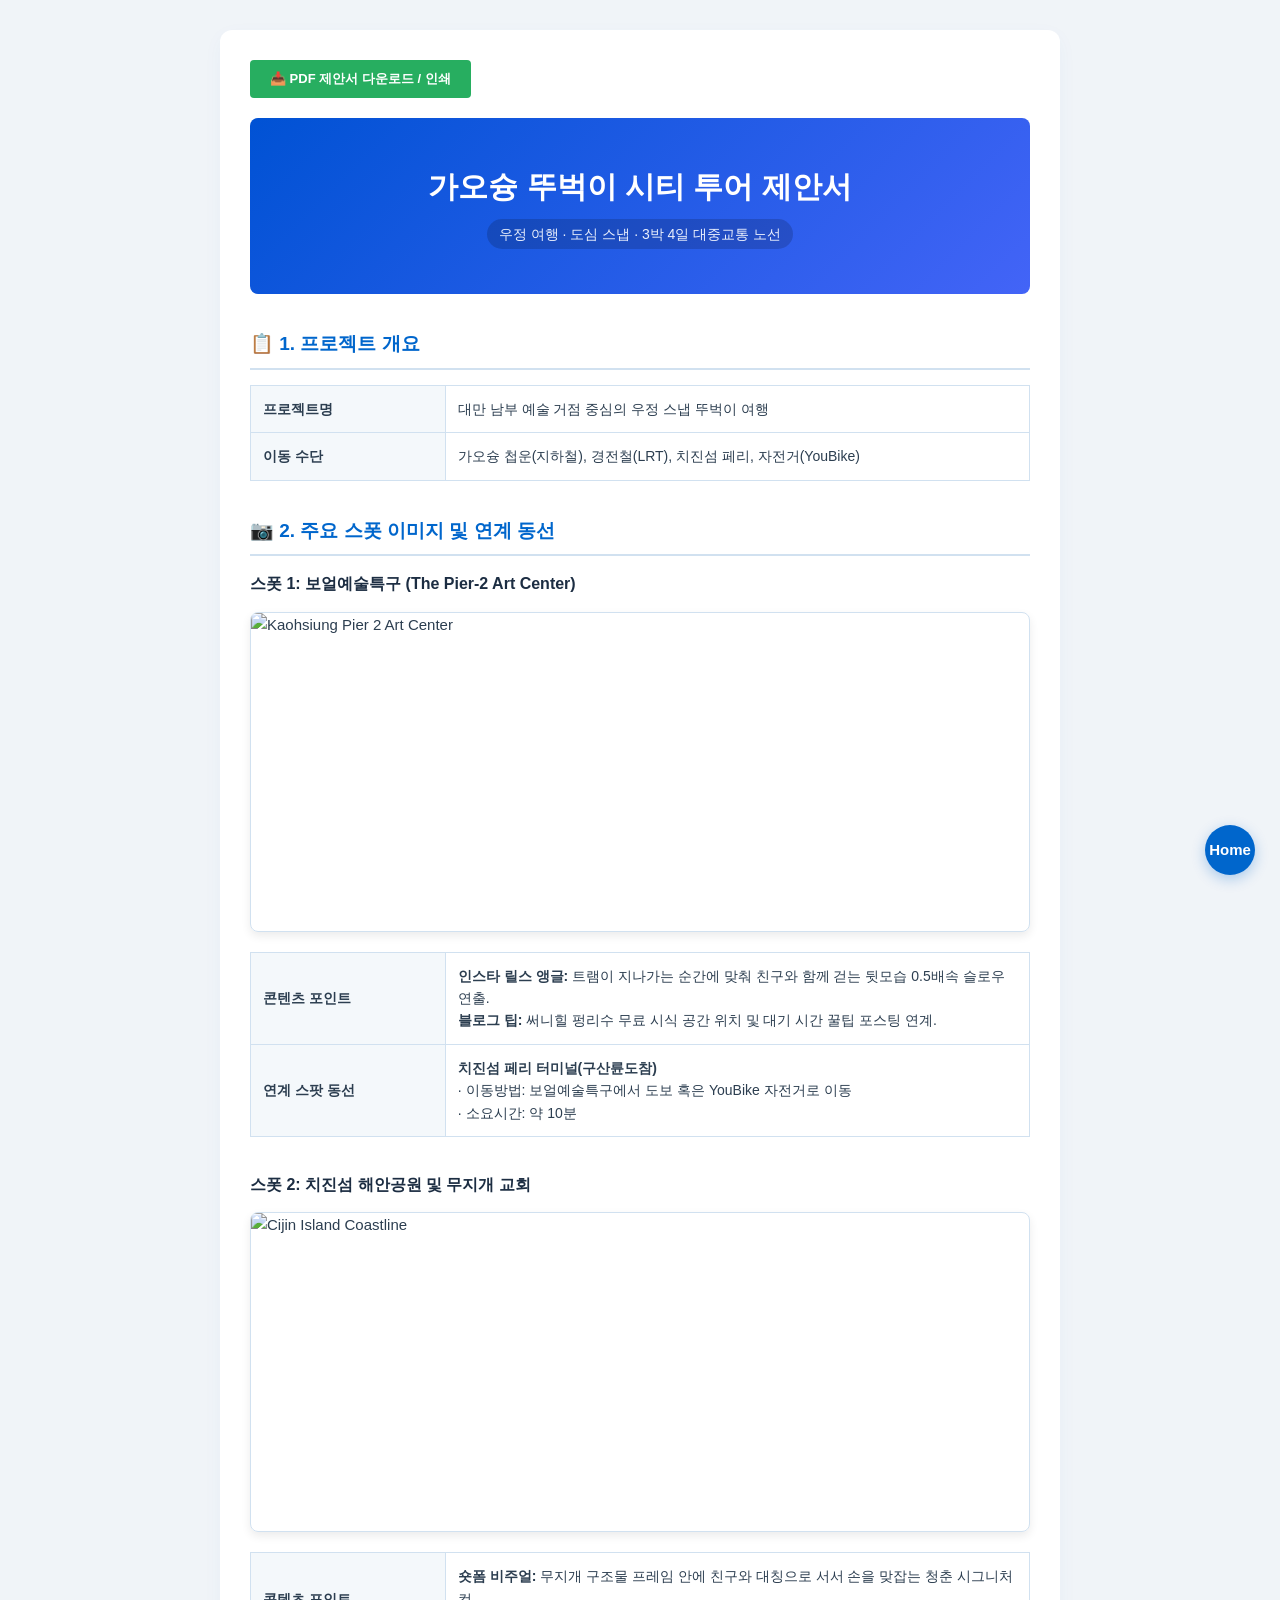
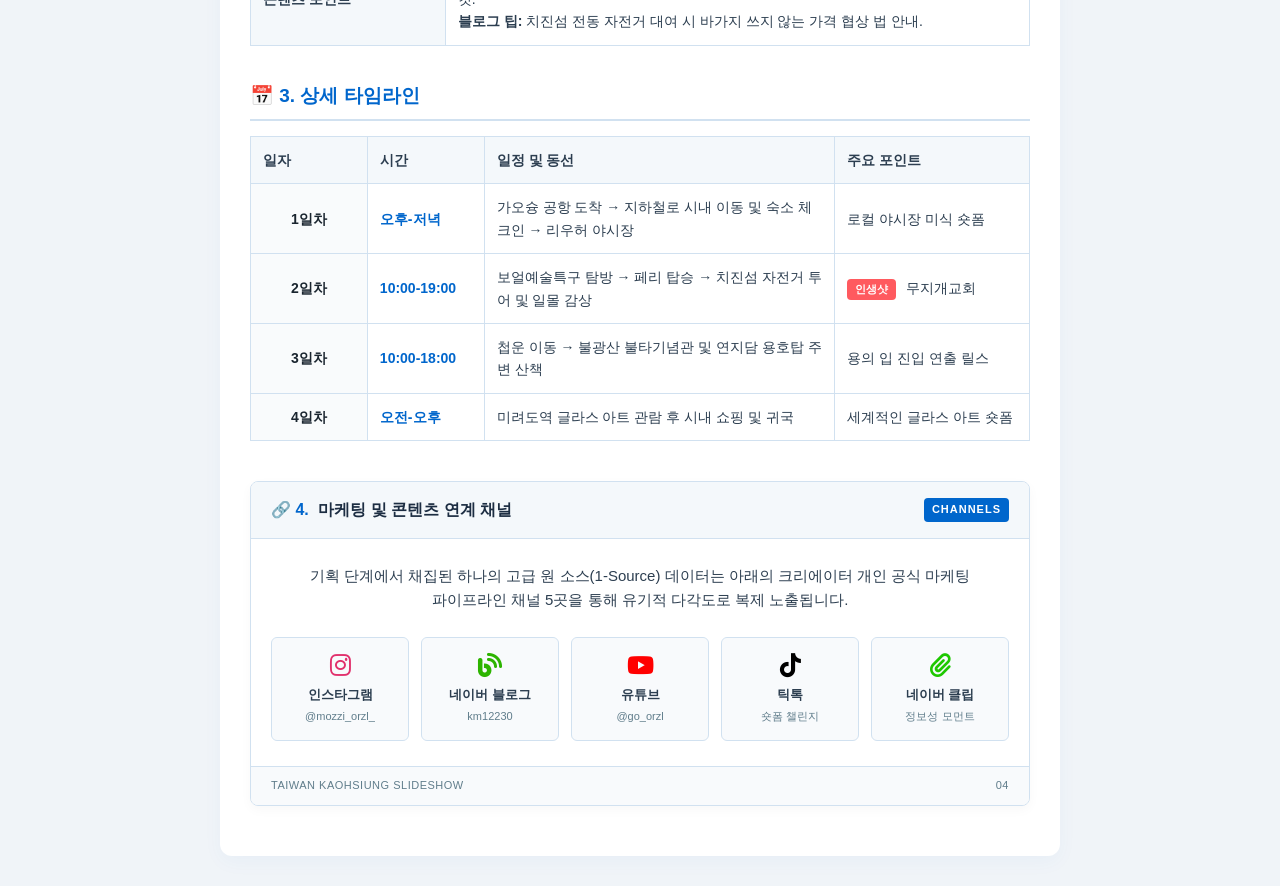
==== commit 06efef77: "오타 문구 수정" ====
--- a/kaohsiung.html
+++ b/kaohsiung.html
@@ -59,7 +59,7 @@
     <!-- 마케팅 채널 컴포넌트 하단 재배치 -->
     <div class="slide-container">
         <div class="slide-header">
-            <h2><span>7.</span> 1소스 멀티유즈 마케팅 및 콘텐츠 연계 채널</h2>
+            <h2><span>🔗 4. </span>마케팅 및 콘텐츠 연계 채널</h2>
             <div class="slide-tag">CHANNELS</div>
         </div>
         <div class="slide-content">
@@ -75,10 +75,10 @@
                     <span>네이버 블로그</span>
                     <p>km12230</p>
                 </a>
-                <a href="https://www.youtube.com/@go_orzl_" target="_blank" class="channel-tile youtube">
+                <a href="https://www.youtube.com/@go_orzl" target="_blank" class="channel-tile youtube">
                     <i class="fa-brands fa-youtube"></i>
                     <span>유튜브</span>
-                    <p>@go_orzl_</p>
+                    <p>@go_orzl</p>
                 </a>
                 <a href="https://lite.tiktok.com/t/ZS9jRcqGAyYgx-SgkzB/" target="_blank" class="channel-tile tiktok">
                     <i class="fa-brands fa-tiktok"></i>
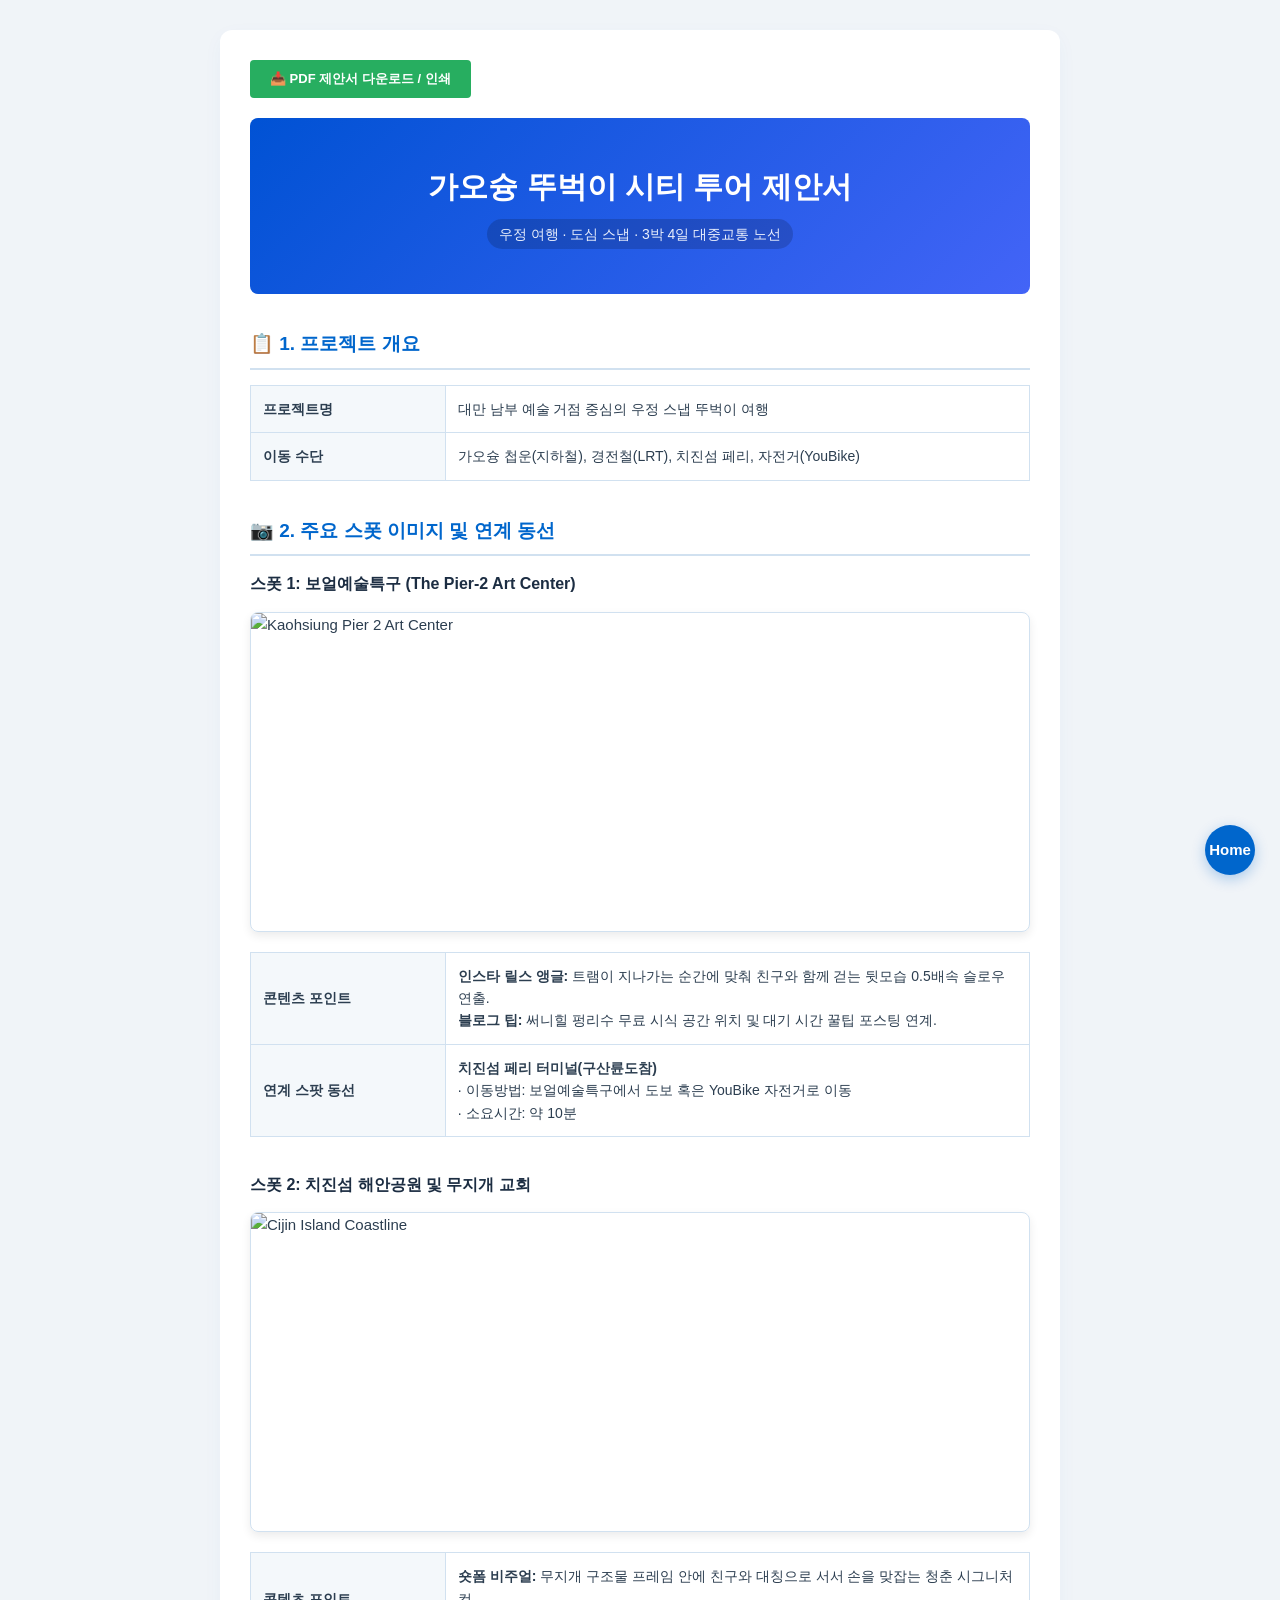
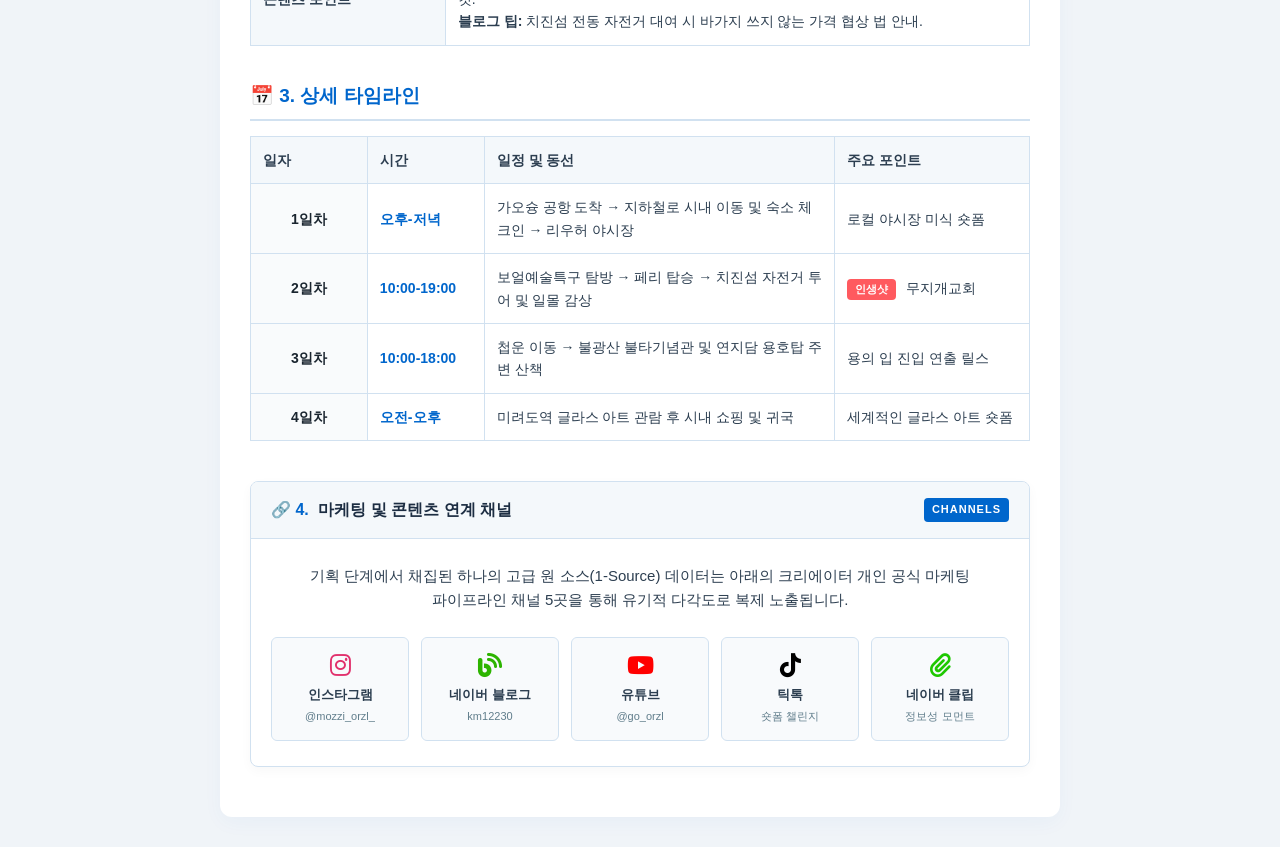
==== commit 295d2ef6: "불필요한 footer 주석처리" ====
--- a/kaohsiung.html
+++ b/kaohsiung.html
@@ -92,10 +92,10 @@
                 </a>
             </div>
         </div>
-        <div class="slide-footer">
+        <!-- <div class="slide-footer">
             <span>TAIWAN KAOHSIUNG SLIDESHOW</span>
             <span class="page-num">04</span>
-        </div>
+        </div> -->
     </div>
 </div>
 <a href="index.html" class="floating-home">Home</a>
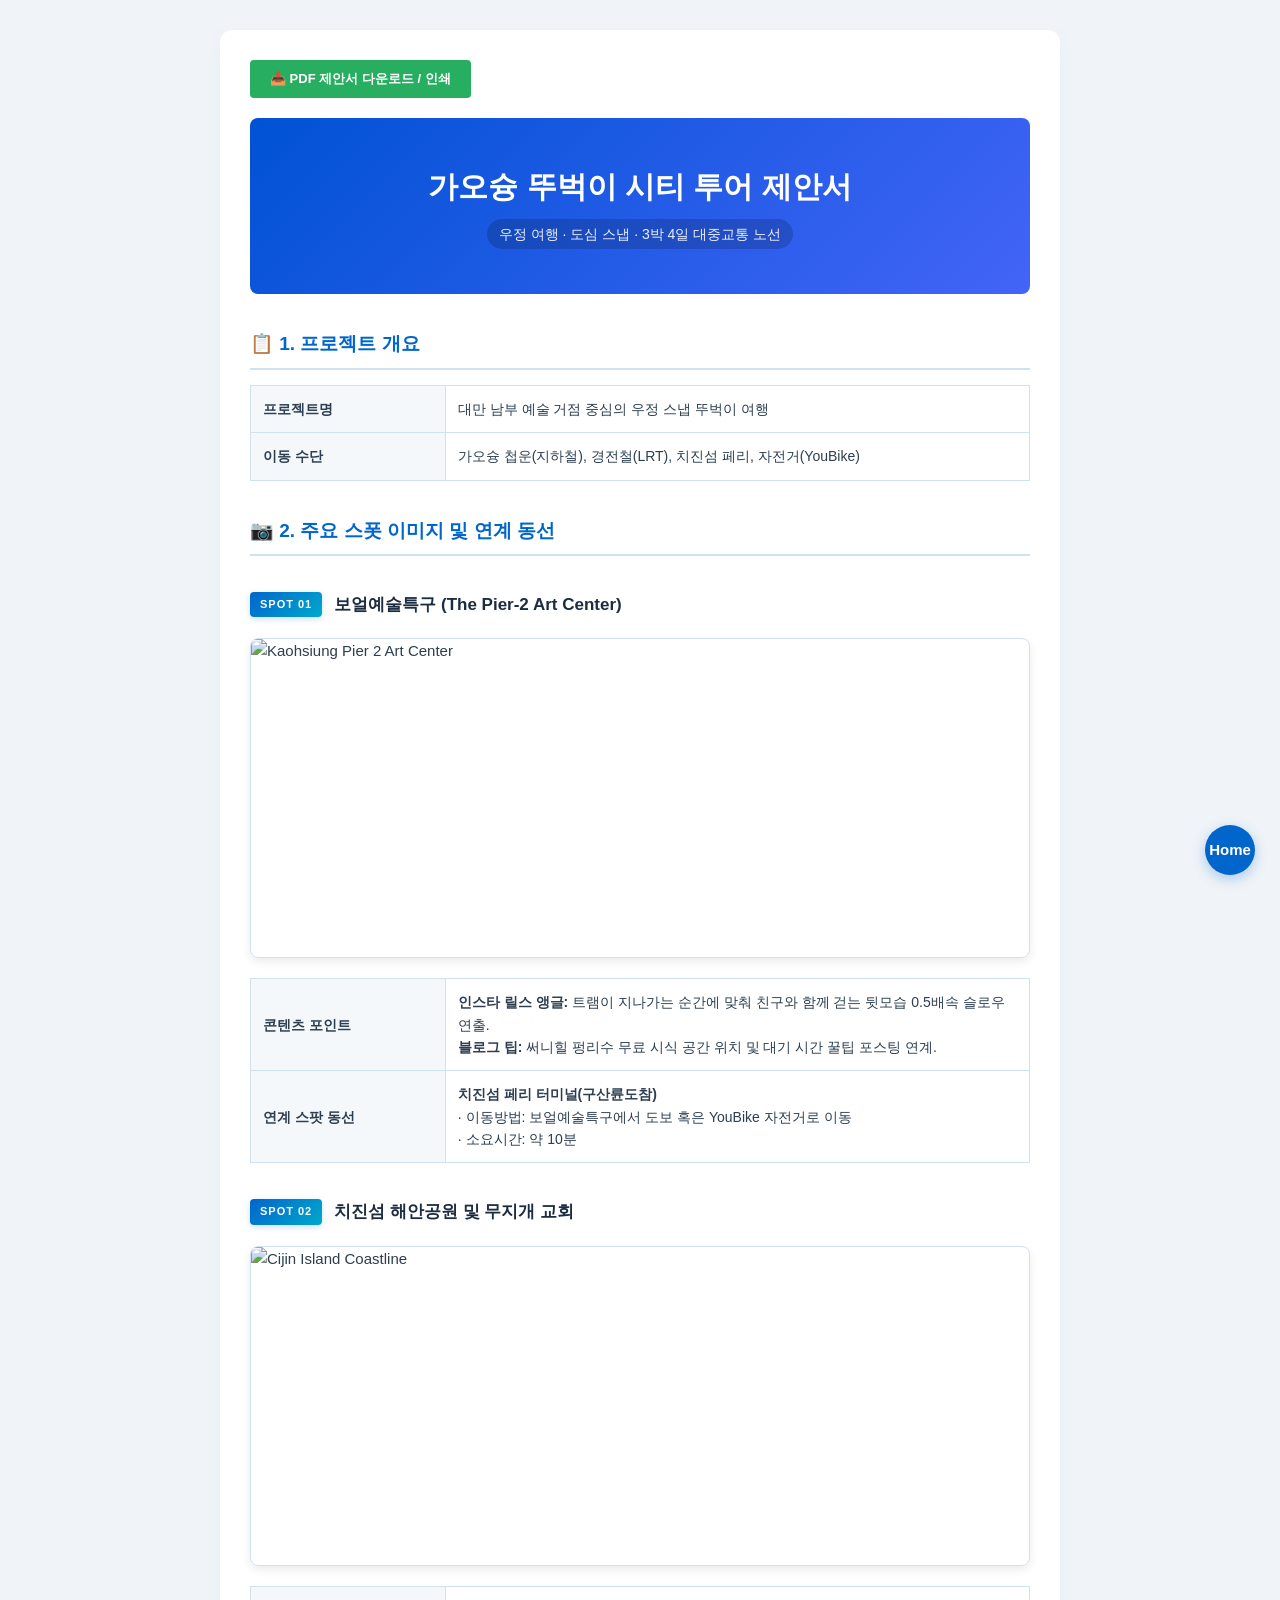
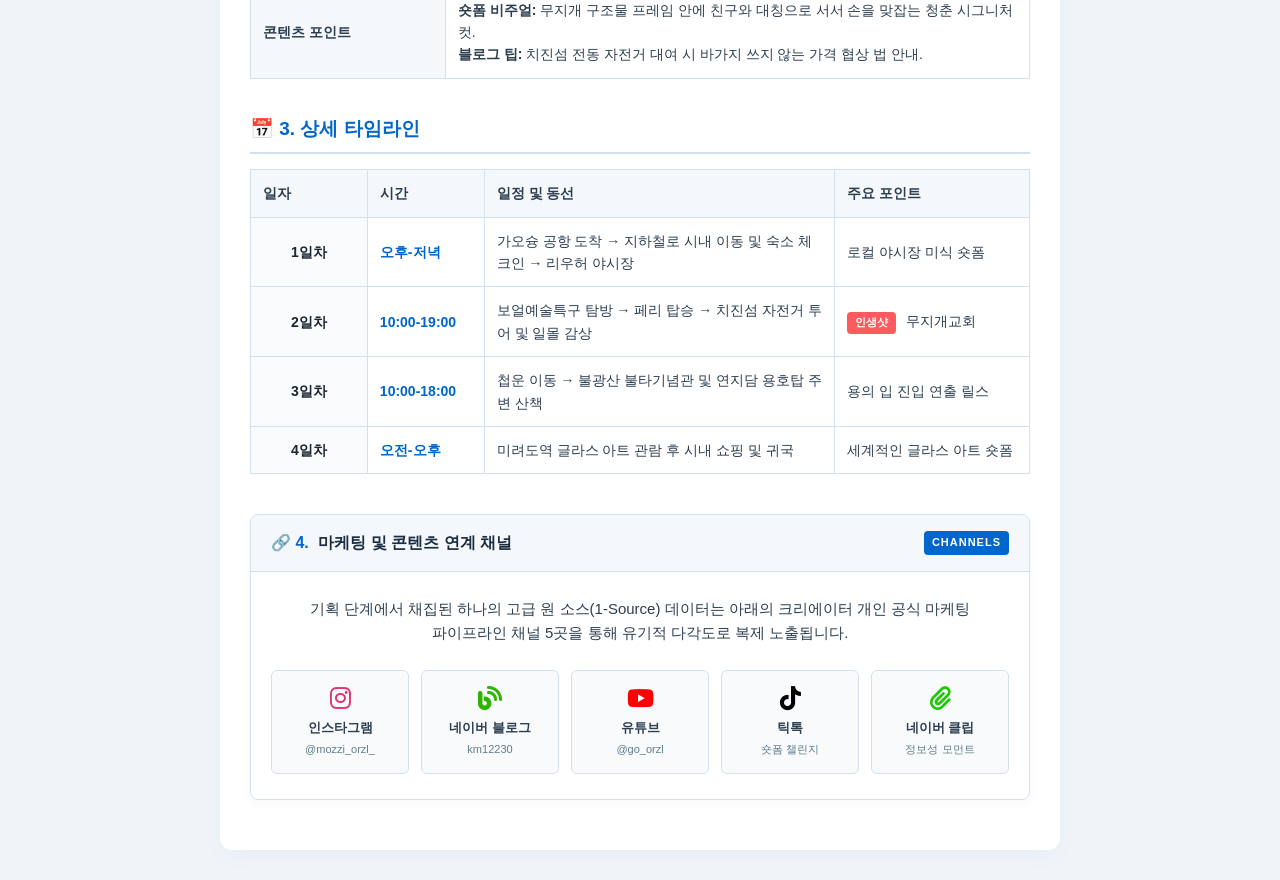
==== commit ce942a3e: "spot 라벨 디자인으로 변경" ====
--- a/kaohsiung.html
+++ b/kaohsiung.html
@@ -26,7 +26,10 @@
 
     <h2>📷 2. 주요 스폿 이미지 및 연계 동선</h2>
     
-    <h3>스폿 1: 보얼예술특구 (The Pier-2 Art Center)</h3>
+    <div class="spot-label-container">
+        <div class="spot-tag-badge">SPOT 01</div>
+        <h3 class="spot-label-title">보얼예술특구 (The Pier-2 Art Center)</h3>
+    </div>
     <div class="tour-img-box">
         <img src="https://images.unsplash.com/photo-1570114603079-426577585110?auto=format&fit=cover&w=800&q=80" alt="Kaohsiung Pier 2 Art Center">
     </div>
@@ -35,7 +38,10 @@
         <tr><th>연계 스팟 동선</th><td><b>치진섬 페리 터미널(구산륜도참)</b><br>· 이동방법: 보얼예술특구에서 도보 혹은 YouBike 자전거로 이동<br>· 소요시간: 약 10분</td></tr>
     </table>
 
-    <h3>스폿 2: 치진섬 해안공원 및 무지개 교회</h3>
+    <div class="spot-label-container">
+        <div class="spot-tag-badge">SPOT 02</div>
+        <h3 class="spot-label-title">치진섬 해안공원 및 무지개 교회</h3>
+    </div>
     <div class="tour-img-box">
         <img src="https://images.unsplash.com/photo-1599946347371-68eb71b16afc?auto=format&fit=cover&w=800&q=80" alt="Cijin Island Coastline">
     </div>
--- a/common.css
+++ b/common.css
@@ -325,4 +325,44 @@
     .container { box-shadow: none; padding: 0; margin: 0; max-width: 100%; }
     .page-break { page-break-before: always; }
     .floating-home, .btn, .btn-pdf { display: none !important; }
+}
+
+/* ==========================================================================
+   8. 관광지 스폿 전용 라벨 디자인 시스템 (신규 추가)
+   ========================================================================== */
+.spot-label-container {
+    display: flex;
+    align-items: center;
+    gap: 12px;
+    margin: 35px 0 15px 0;
+    padding-bottom: 5px;
+}
+
+.spot-tag-badge {
+    background: linear-gradient(135deg, var(--primary-color), #00A8CC);
+    color: #FFFFFF;
+    font-size: 11px;
+    font-weight: 800;
+    padding: 4px 10px;
+    border-radius: 4px;
+    letter-spacing: 1px;
+    box-shadow: 0 2px 6px rgba(0, 102, 204, 0.2);
+    flex-shrink: 0;
+}
+
+.spot-label-title {
+    font-size: 17px;
+    font-weight: 700;
+    color: var(--dark-color);
+    margin: 0;
+}
+
+/* 인쇄 시 라벨 배경색 유지 및 가독성 확보 */
+@media print {
+    .spot-tag-badge {
+        background: #0066CC !important;
+        color: #FFFFFF !important;
+        -webkit-print-color-adjust: exact;
+        print-color-adjust: exact;
+    }
 }
